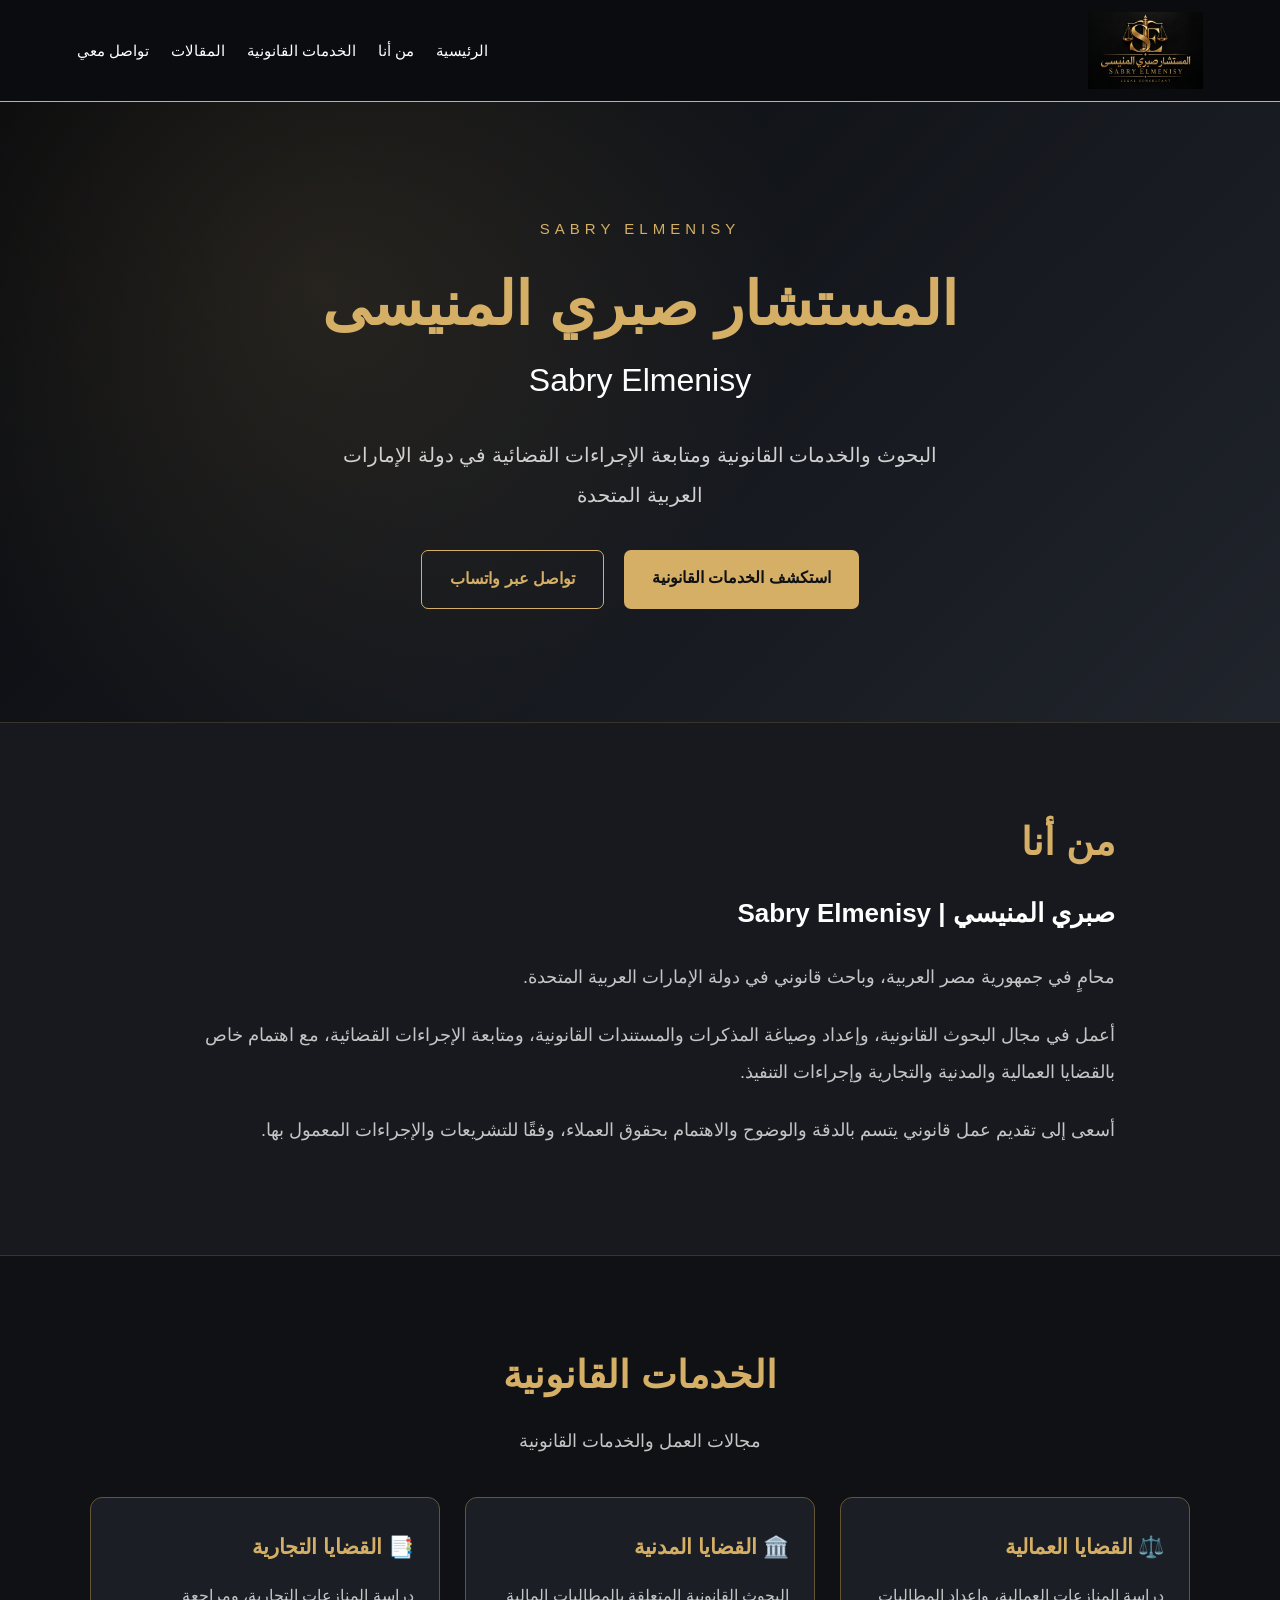
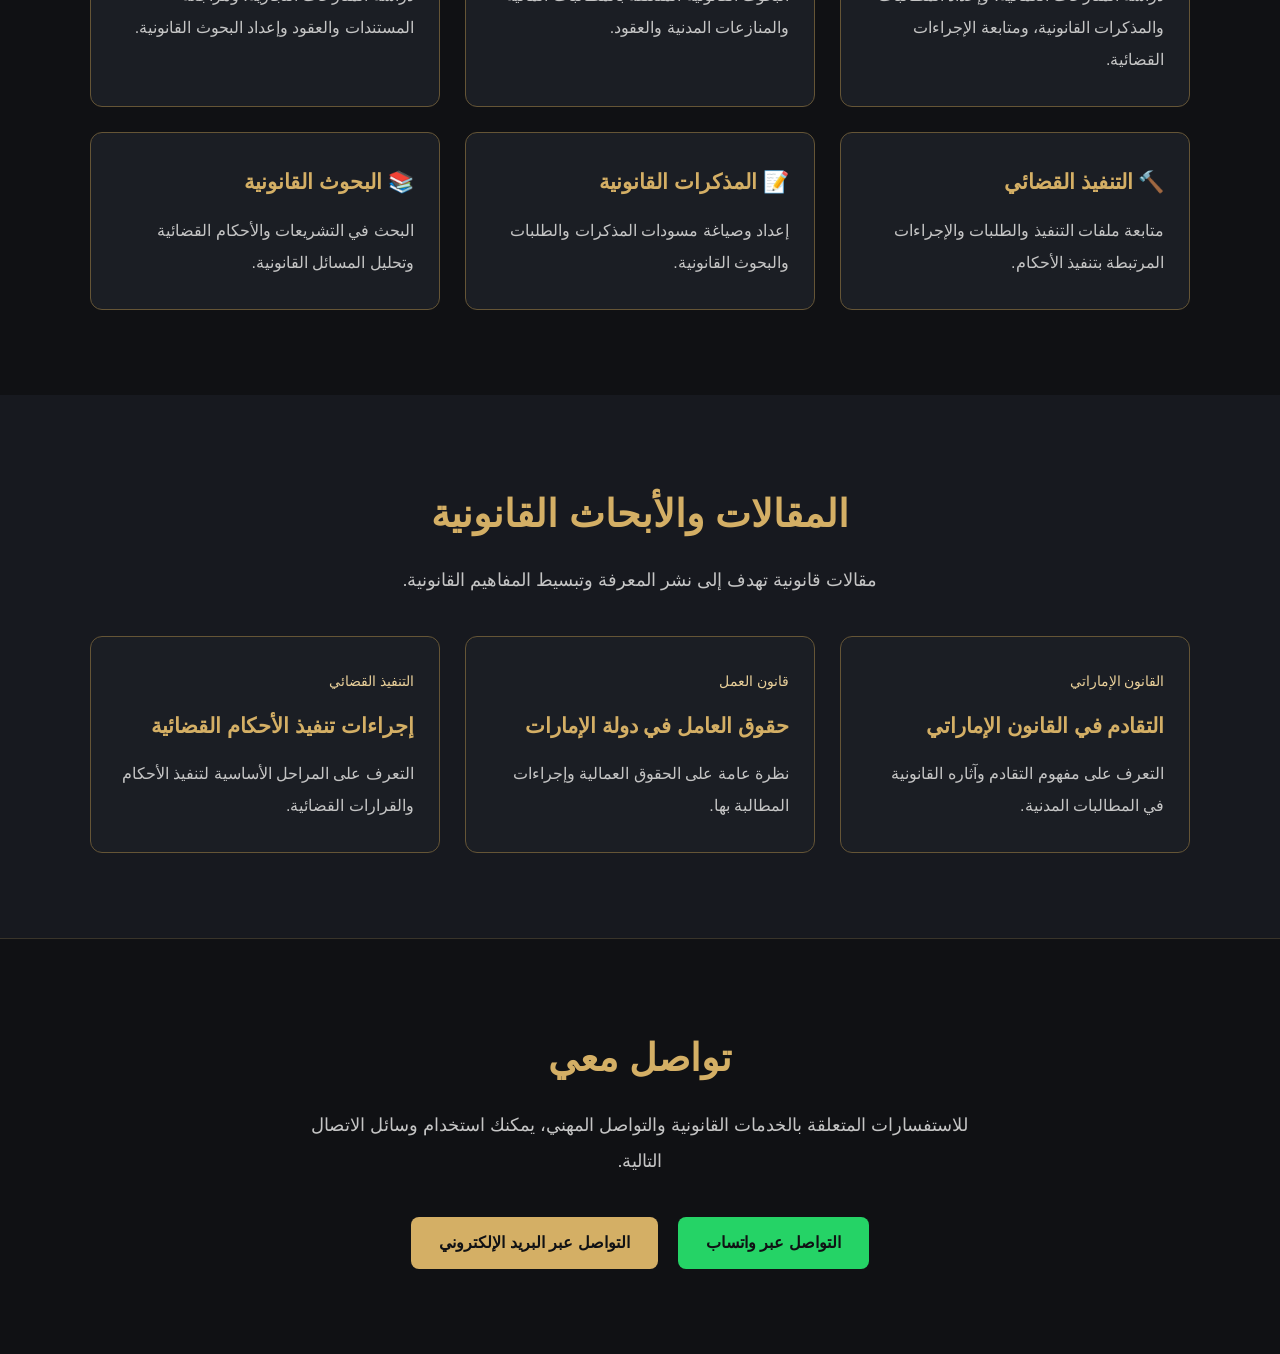
==== index.html @ a4414c0f "Initial website upload" ====
<!DOCTYPE html>
<html lang="ar" dir="rtl">
<head>
  <meta charset="UTF-8">
  <meta name="viewport" content="width=device-width, initial-scale=1.0">
  <title>المستشار صبري المنيسى | Sabry Elmenisy</title>
  <meta name="description" content="الموقع التعريفي لصبري المنيسي، باحث قانوني في دولة الإمارات العربية المتحدة. معلومات عن مجالات البحث القانوني ووسائل التواصل المهني.">
  <link rel="stylesheet" href="style.css">
  
</head>
<body>
  
<header class="site-header">
  
<div class="logo">
  <img
    src="logo.png"
    alt="المستشار صبري المنيسى - Sabry Elmenisy"
    class="site-logo"
  >
</div>


  <nav class="main-nav" aria-label="القائمة الرئيسية">
    <a href="#home">الرئيسية</a>
    <a href="#about">من أنا</a>
    <a href="#services">الخدمات القانونية</a>
    <a href="#articles">المقالات</a>
    <a href="#contact">تواصل معي</a>
  </nav>
</header>

<main>
<section id="home" class="hero-section">
  <div class="hero-content">
    <span class="hero-label">
      SABRY ELMENISY
    </span>

    <h1>المستشار صبري المنيسى</h1>

    <h2>Sabry Elmenisy</h2>

    <p>
      البحوث والخدمات القانونية
      ومتابعة الإجراءات القضائية
      في دولة الإمارات العربية المتحدة
    </p>

    <div class="hero-buttons">
      <a href="#services" class="hero-primary">
        استكشف الخدمات القانونية
      </a>

      <a href="https://wa.me/971545399769"
         target="_blank"
         rel="noopener noreferrer"
         class="hero-secondary">
        تواصل عبر واتساب
      </a>
    </div>
  </div>
</section>

<section id="about" class="about-section">
  <div class="about-content">
    


    <h2>من أنا</h2>
    <h3>صبري المنيسي | Sabry Elmenisy</h3>

    <p>
      محامٍ في جمهورية مصر العربية،
      وباحث قانوني في دولة الإمارات العربية المتحدة.
    </p>

    <p>
      أعمل في مجال البحوث القانونية،
      وإعداد وصياغة المذكرات والمستندات القانونية،
      ومتابعة الإجراءات القضائية،
      مع اهتمام خاص بالقضايا العمالية
      والمدنية والتجارية وإجراءات التنفيذ.
    </p>

    <p>
      أسعى إلى تقديم عمل قانوني يتسم بالدقة
      والوضوح والاهتمام بحقوق العملاء،
      وفقًا للتشريعات والإجراءات المعمول بها.
    </p>
  </div>
</section>

<section id="services" class="services-section">
  <h2>الخدمات القانونية</h2>
  <p class="services-intro">
    مجالات العمل والخدمات القانونية
  </p>

  <div class="services-grid">

    <div class="service-card">
      <h3>⚖️ القضايا العمالية</h3>
      <p>
        دراسة المنازعات العمالية،
        وإعداد المطالبات والمذكرات القانونية،
        ومتابعة الإجراءات القضائية.
      </p>
    </div>

    <div class="service-card">
      <h3>🏛️ القضايا المدنية</h3>
      <p>
        البحوث القانونية المتعلقة بالمطالبات
        المالية والمنازعات المدنية والعقود.
      </p>
    </div>

    <div class="service-card">
      <h3>📑 القضايا التجارية</h3>
      <p>
        دراسة المنازعات التجارية،
        ومراجعة المستندات والعقود
        وإعداد البحوث القانونية.
      </p>
    </div>

    <div class="service-card">
      <h3>🔨 التنفيذ القضائي</h3>
      <p>
        متابعة ملفات التنفيذ والطلبات
        والإجراءات المرتبطة بتنفيذ الأحكام.
      </p>
    </div>

    <div class="service-card">
      <h3>📝 المذكرات القانونية</h3>
      <p>
        إعداد وصياغة مسودات المذكرات
        والطلبات والبحوث القانونية.
      </p>
    </div>

    <div class="service-card">
      <h3>📚 البحوث القانونية</h3>
      <p>
        البحث في التشريعات والأحكام القضائية
        وتحليل المسائل القانونية.
      </p>
    </div>

  </div>
</section>

<section id="articles" class="articles-section">
  <h2>المقالات والأبحاث القانونية</h2>

  <p class="articles-intro">
    مقالات قانونية تهدف إلى نشر المعرفة
    وتبسيط المفاهيم القانونية.
  </p>

  <div class="articles-grid">

    <article class="article-card">
      <span>القانون الإماراتي</span>
      <h3>التقادم في القانون الإماراتي</h3>
      <p>
        التعرف على مفهوم التقادم وآثاره
        القانونية في المطالبات المدنية.
      </p>
    </article>

    <article class="article-card">
      <span>قانون العمل</span>
      <h3>حقوق العامل في دولة الإمارات</h3>
      <p>
        نظرة عامة على الحقوق العمالية
        وإجراءات المطالبة بها.
      </p>
    </article>

    <article class="article-card">
      <span>التنفيذ القضائي</span>
      <h3>إجراءات تنفيذ الأحكام القضائية</h3>
      <p>
        التعرف على المراحل الأساسية
        لتنفيذ الأحكام والقرارات القضائية.
      </p>
    </article>

  </div>
</section>

<section id="contact" class="contact-section">
  <h2>تواصل معي</h2>

  <p>
    للاستفسارات المتعلقة بالخدمات القانونية
    والتواصل المهني، يمكنك استخدام
    وسائل الاتصال التالية.
  </p>

  <div class="contact-options">
    <a class="contact-button whatsapp"
       href="https://wa.me/971545399769" target="_blank" rel="noopener noreferrer">
      التواصل عبر واتساب
    </a>

    <a class="contact-button email" href="mailto:sabryelmenisy@gmail.com">
      التواصل عبر البريد الإلكتروني
    </a>
  </div>
</section>
</main>
</body>
</html>
---- style.css ----
/* Sabry Elmenisy — consolidated responsive stylesheet */
:root { --black:#101114; --dark:#191c22; --gold:#d4af65; --white:#fff; --gray:#c5c5c5; }
* { box-sizing:border-box; }
html { scroll-behavior:smooth; }
body { margin:0; background:var(--black); color:var(--white); font-family:Tahoma,Arial,sans-serif; line-height:1.8; }
a { color:inherit; }
.site-header { display:flex; align-items:center; justify-content:space-between; gap:30px; padding:12px 6%; min-height:90px; background:#0b0c0f; border-bottom:1px solid var(--gold); }
.logo { display:flex; align-items:center; flex-shrink:0; }
.site-logo { display:block; width:115px; max-width:100%; height:auto; object-fit:contain; }
.main-nav { display:flex; flex-wrap:wrap; align-items:center; justify-content:center; gap:22px; }
.main-nav a { color:#fff; text-decoration:none; font-size:15px; font-weight:500; white-space:nowrap; }
.main-nav a:hover,.main-nav a:focus-visible { color:var(--gold); }
.hero-section { min-height:620px; display:flex; align-items:center; justify-content:center; padding:95px 7%; background:radial-gradient(circle at 25% 30%,rgba(212,175,101,.12),transparent 45%),linear-gradient(135deg,#08090c,#20242c); text-align:center; }
.hero-content { max-width:900px; margin:auto; }
.hero-label { color:var(--gold); font-size:15px; letter-spacing:5px; }
.hero-content h1 { color:var(--gold); font-size:clamp(34px,5vw,60px); line-height:1.4; margin:20px 0 5px; }
.hero-content h2 { color:#fff; font-size:clamp(22px,3vw,32px); font-weight:400; margin:0 0 25px; }
.hero-content p { color:#d0d0d0; font-size:20px; line-height:2; max-width:650px; margin:0 auto; }
.hero-buttons { display:flex; justify-content:center; flex-wrap:wrap; gap:20px; margin-top:35px; }
.hero-primary,.hero-secondary { display:inline-block; padding:14px 28px; border-radius:7px; text-decoration:none; font-size:16px; font-weight:bold; transition:transform .2s; }
.hero-primary { background:var(--gold); color:var(--black); }
.hero-secondary { border:1px solid var(--gold); color:var(--gold); }
.hero-primary:hover,.hero-secondary:hover { transform:translateY(-3px); }
.about-section { padding:85px 8%; background:#17191f; border-block:1px solid #39342a; }
.about-content { max-width:950px; margin:auto; text-align:right; }
.about-content h2,.services-section h2,.articles-section h2,.contact-section h2 { color:var(--gold); font-size:clamp(28px,3vw,38px); margin:0 0 14px; }
.about-content h3 { font-size:clamp(21px,2.5vw,26px); margin:0 0 22px; }
.about-content p { color:var(--gray); font-size:18px; line-height:2.1; margin:0 0 20px; }
.services-section,.articles-section,.contact-section { padding:85px 7%; text-align:center; }
.services-section { background:#101114; }
.articles-section { background:#17191f; }
.contact-section { background:#101114; border-top:1px solid #39342a; }
.services-intro,.articles-intro,.contact-section>p { color:var(--gray); font-size:18px; max-width:700px; margin:0 auto 38px; line-height:2; }
.services-grid,.articles-grid { display:grid; grid-template-columns:repeat(3,minmax(0,1fr)); gap:25px; max-width:1200px; margin:0 auto; }
.service-card,.article-card { background:#1b1e24; padding:30px 25px; border:1px solid #655536; border-radius:12px; text-align:right; }
.service-card { transition:transform .2s,border-color .2s; }
.service-card:hover { transform:translateY(-5px); border-color:var(--gold); }
.service-card h3,.article-card h3 { color:var(--gold); font-size:21px; margin:0 0 14px; }
.service-card p,.article-card p { color:var(--gray); font-size:16px; line-height:2; margin:0; }
.article-card span { display:inline-block; color:#e9d09a; font-size:14px; margin-bottom:12px; }
.contact-options { display:flex; justify-content:center; flex-wrap:wrap; gap:20px; }
.contact-button { display:inline-block; padding:14px 28px; font-size:16px; font-weight:bold; line-height:1.5; text-decoration:none; border-radius:8px; }
.contact-button.whatsapp { background:#25d366; color:#101114; }
.contact-button.email { background:var(--gold); color:#101114; }
@media(max-width:900px) { .services-grid,.articles-grid { grid-template-columns:repeat(2,minmax(0,1fr)); } }
@media(max-width:768px) { .site-header { flex-direction:column; gap:15px; padding:15px; } .site-logo { width:110px; } .main-nav { gap:12px; } .main-nav a { font-size:14px; } .about-section,.services-section,.articles-section,.contact-section { padding:60px 6%; } }
@media(max-width:600px) { .hero-section { min-height:520px; padding:75px 6%; } .hero-content p { font-size:17px; } .hero-buttons { flex-direction:column; align-items:center; } .hero-primary,.hero-secondary,.contact-button { width:100%; max-width:320px; text-align:center; } .services-grid,.articles-grid { grid-template-columns:1fr; } .about-content p,.services-intro,.articles-intro,.contact-section>p { font-size:16px; } }
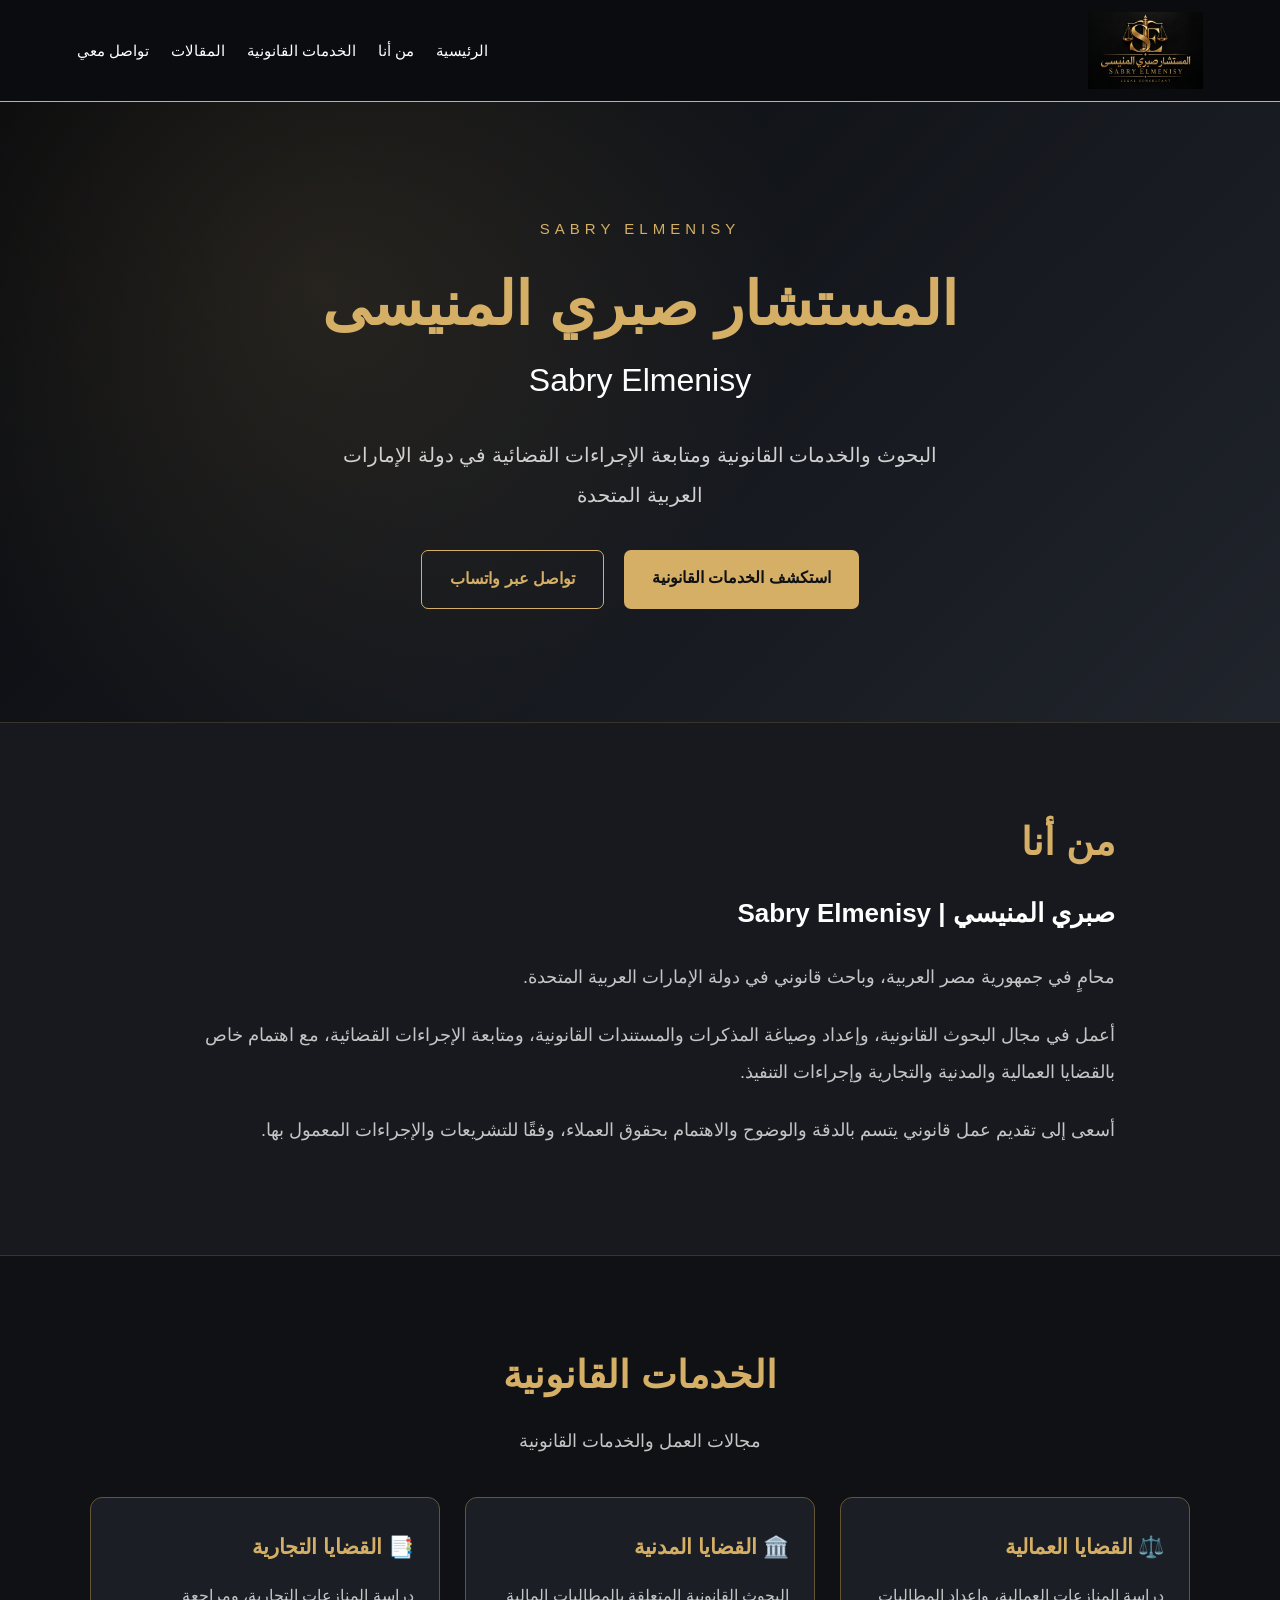
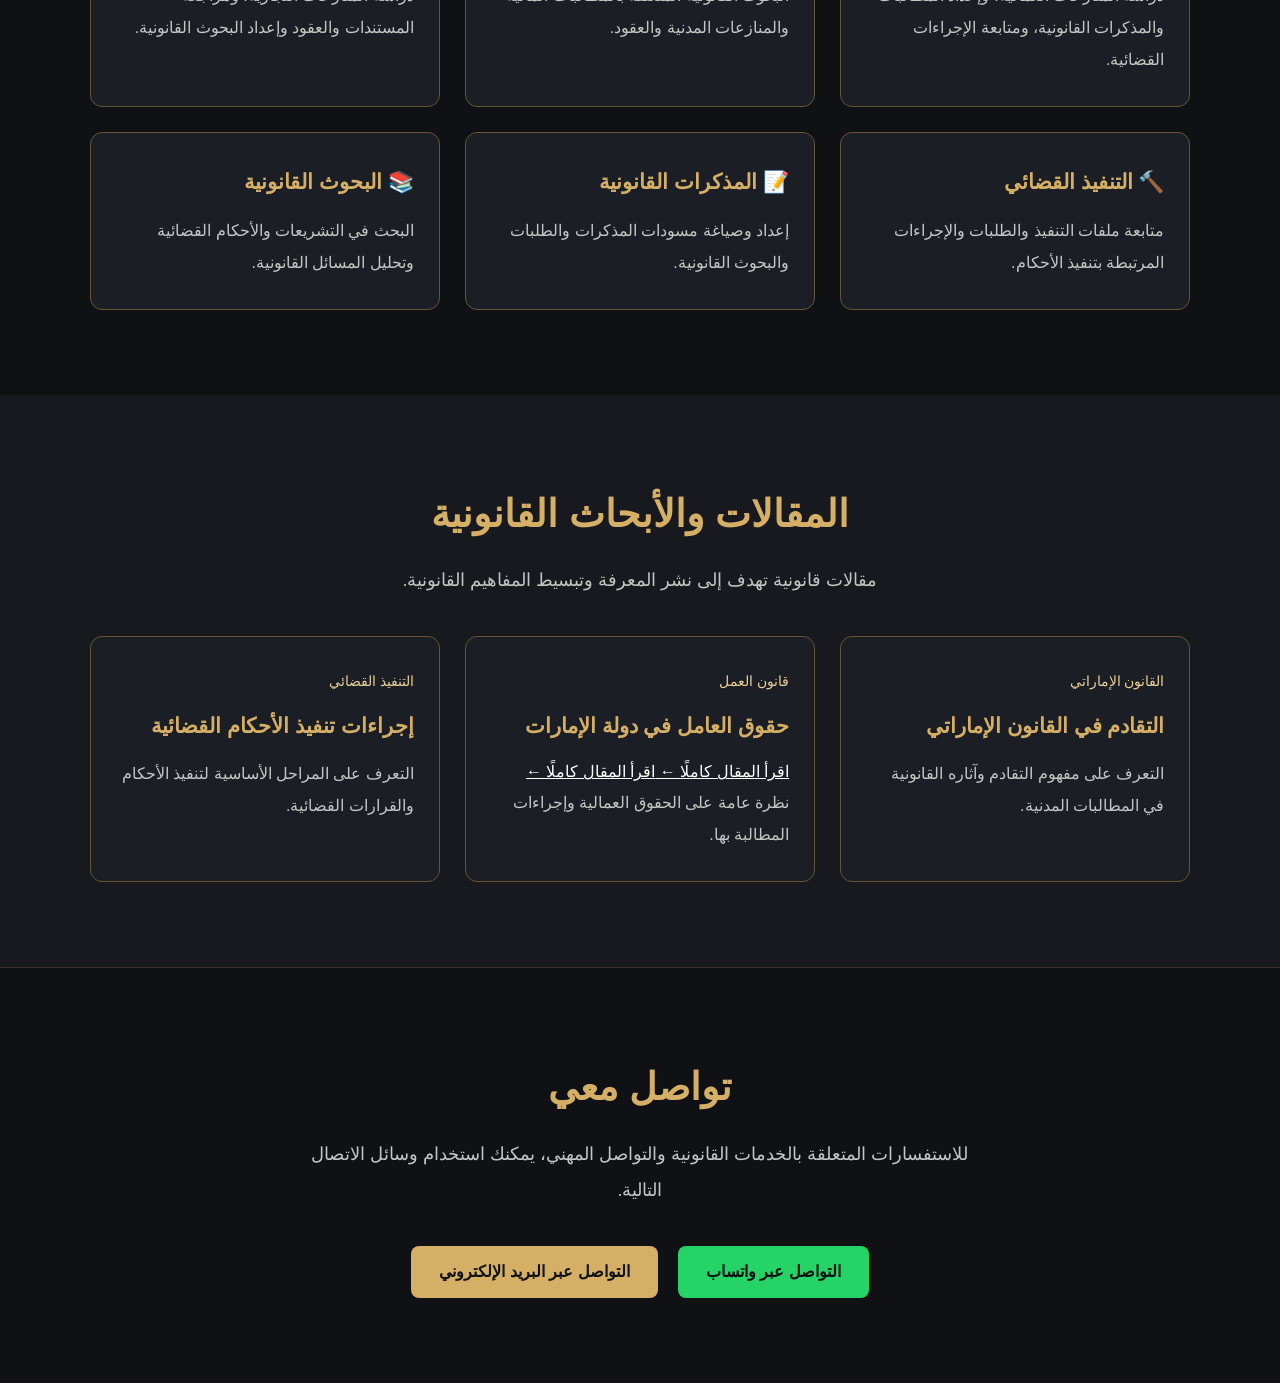
==== commit ef21720f: "Add files via upload" ====
--- a/index.html
+++ b/index.html
@@ -4,7 +4,7 @@
 <head>
   <meta charset="UTF-8">
   <meta name="viewport" content="width=device-width, initial-scale=1.0">
-  <title>المستشار صبري المنيسى | Sabry Elmenisy</title>
+  <title>صبري المنيسى | باحث قانوني في الإمارات ومحامٍ في مصر</title>
   <meta name="description" content="الموقع التعريفي لصبري المنيسي، باحث قانوني في دولة الإمارات العربية المتحدة. معلومات عن مجالات البحث القانوني ووسائل التواصل المهني.">
   <link rel="stylesheet" href="style.css">
   
@@ -175,6 +175,15 @@
     <article class="article-card">
       <span>قانون العمل</span>
       <h3>حقوق العامل في دولة الإمارات</h3>
+      
+<a href="labor-rights.html" class="article-link">
+  اقرأ المقال كاملًا ←
+</a>
+
+<a href="labor-rights.html" class="article-link">
+  اقرأ المقال كاملًا ←
+</a>
+
       <p>
         نظرة عامة على الحقوق العمالية
         وإجراءات المطالبة بها.
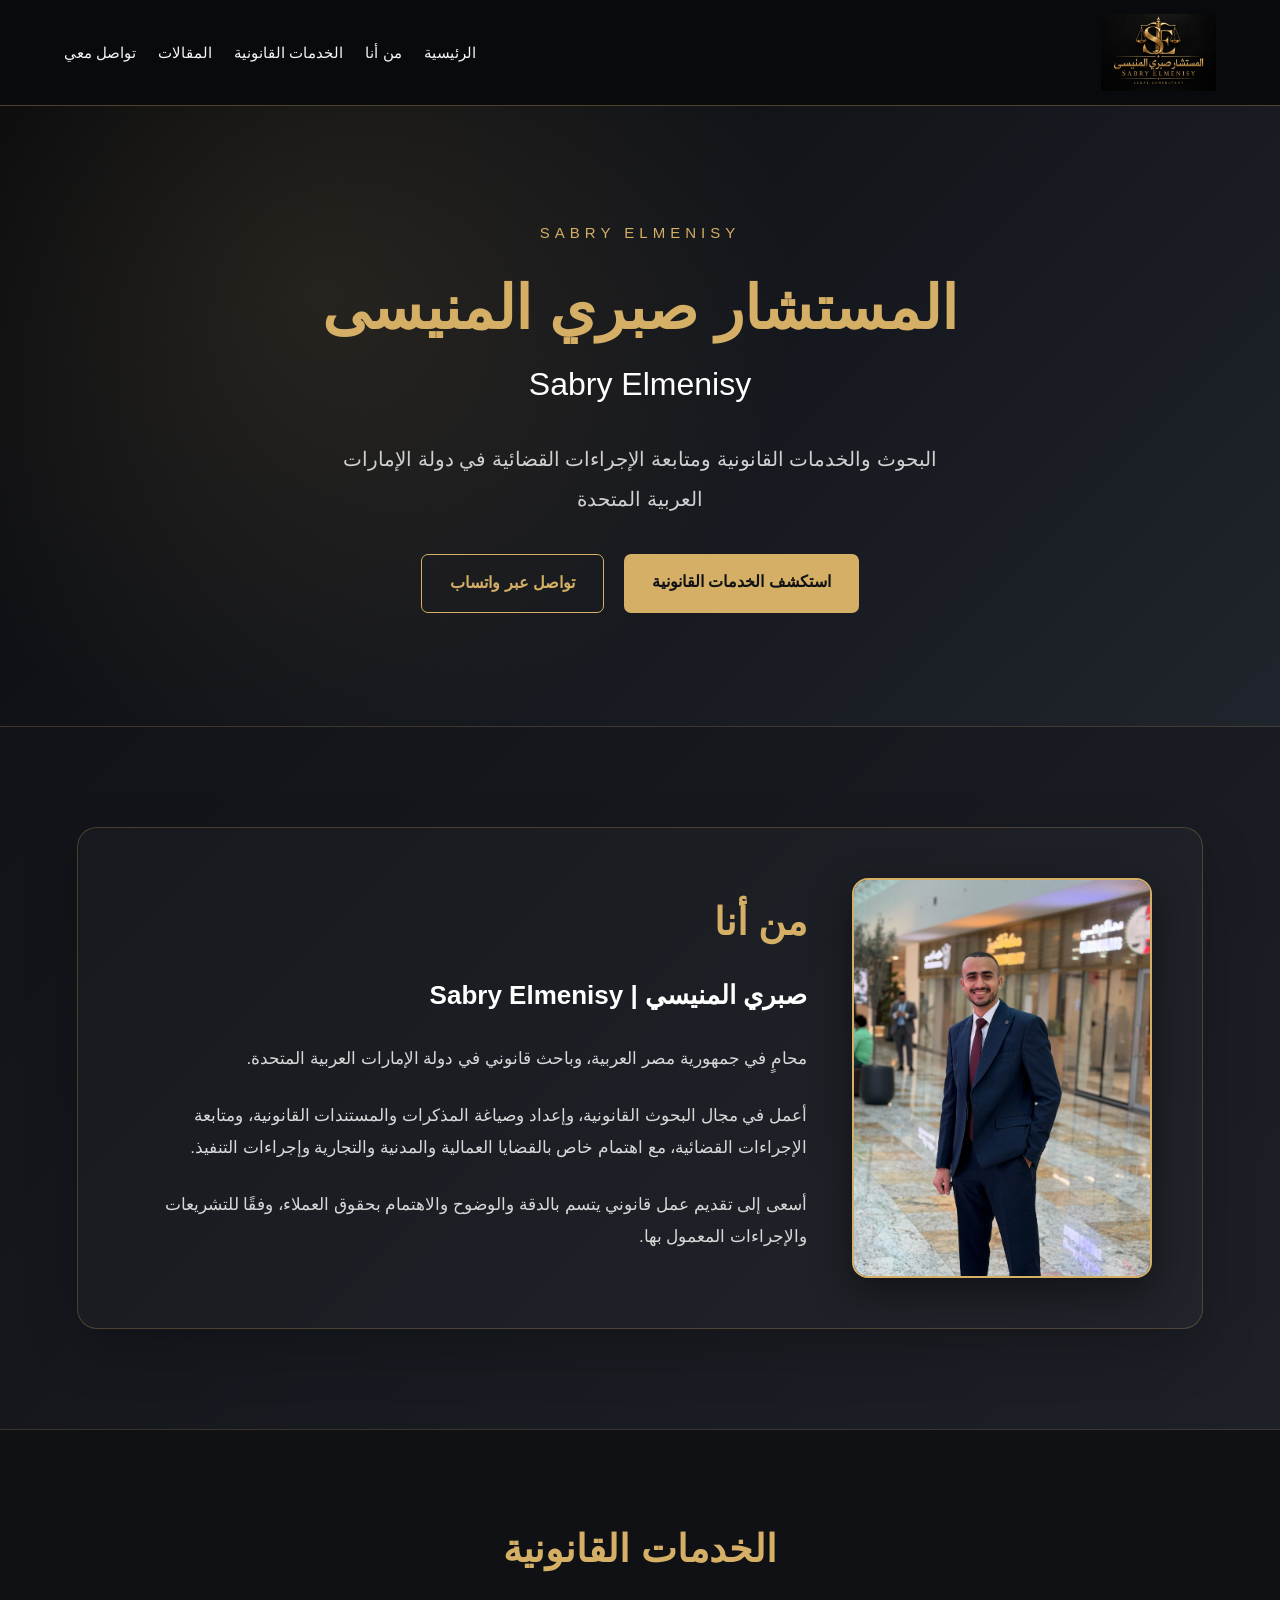
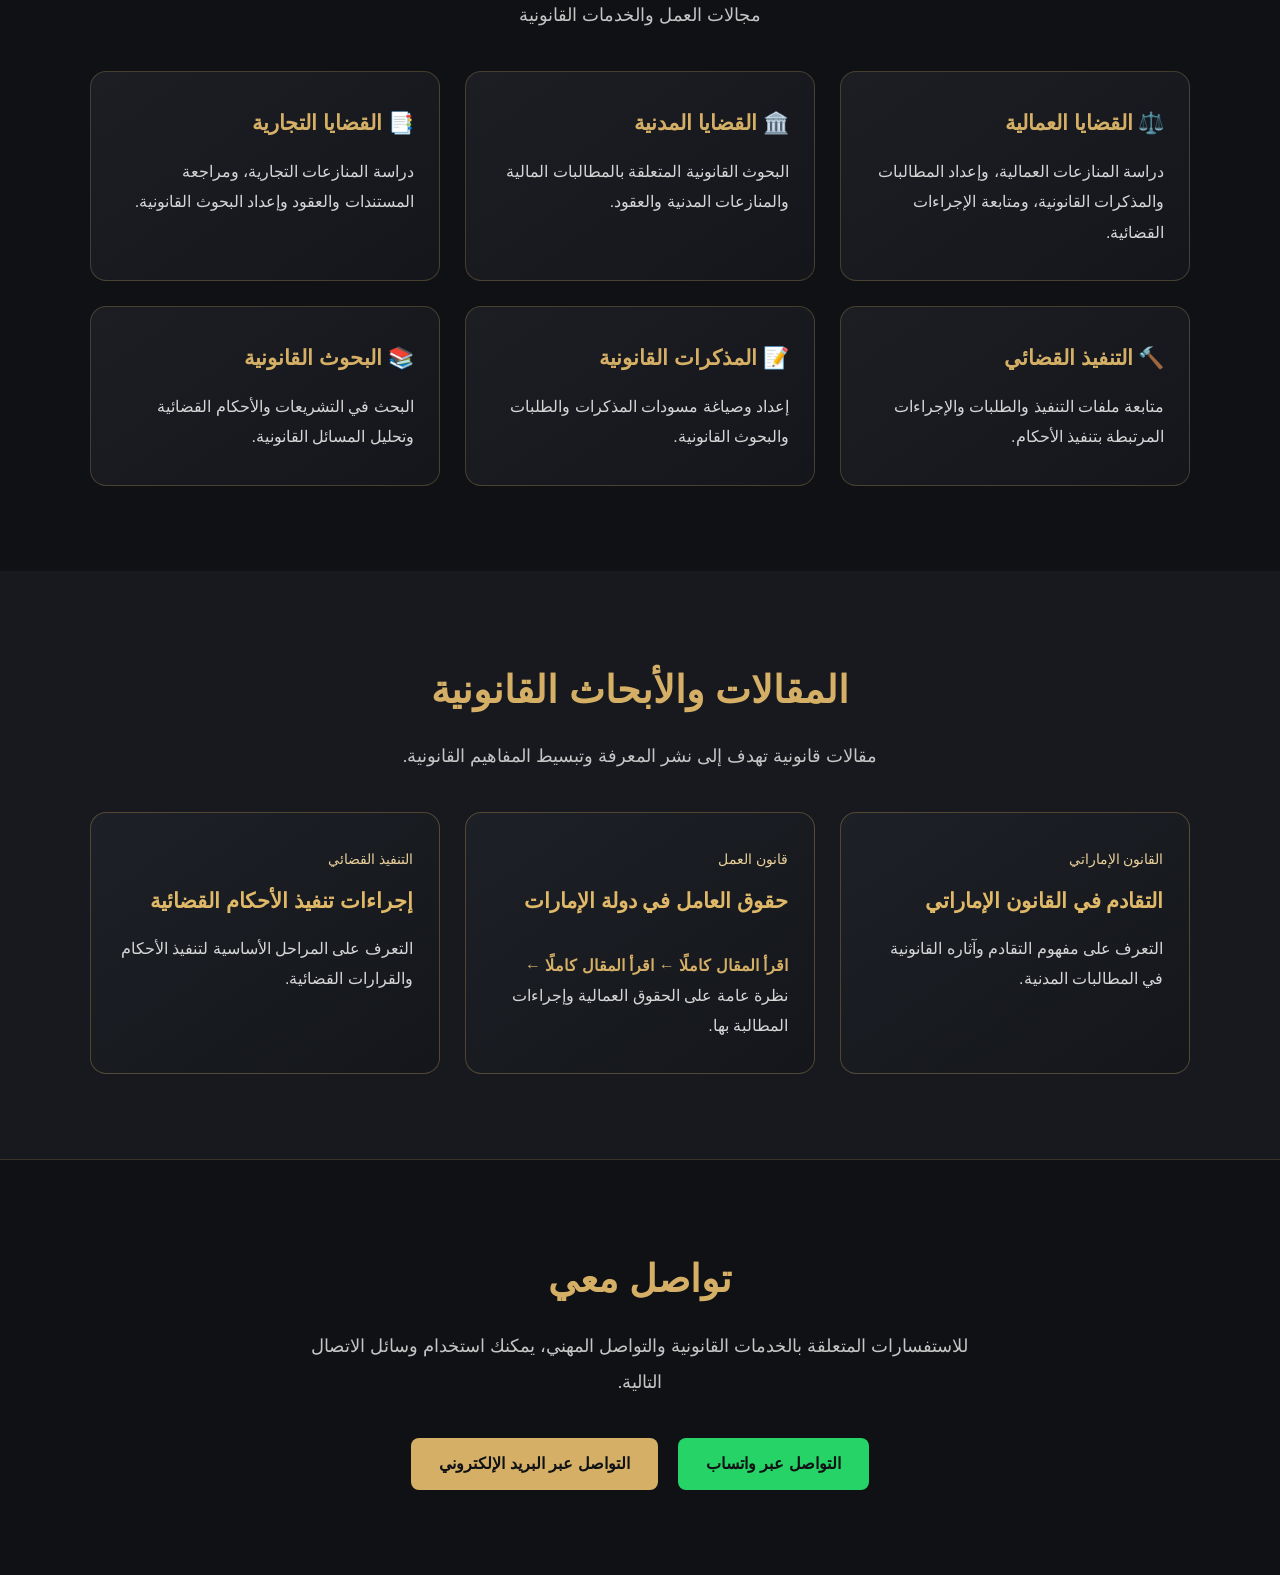
==== commit fef67f2c: "Add files via upload" ====
--- a/index.html
+++ b/index.html
@@ -66,7 +66,13 @@
 <section id="about" class="about-section">
   <div class="about-content">
     
-
+<div class="about-profile-image">
+  <img
+    src="sabry-profile.jpg"
+    alt="صبري المنيسى - باحث قانوني"
+    loading="lazy"
+  >
+</div>
 
     <h2>من أنا</h2>
     <h3>صبري المنيسي | Sabry Elmenisy</h3>
--- a/style.css
+++ b/style.css
@@ -45,3 +45,520 @@
 @media(max-width:900px) { .services-grid,.articles-grid { grid-template-columns:repeat(2,minmax(0,1fr)); } }
 @media(max-width:768px) { .site-header { flex-direction:column; gap:15px; padding:15px; } .site-logo { width:110px; } .main-nav { gap:12px; } .main-nav a { font-size:14px; } .about-section,.services-section,.articles-section,.contact-section { padding:60px 6%; } }
 @media(max-width:600px) { .hero-section { min-height:520px; padding:75px 6%; } .hero-content p { font-size:17px; } .hero-buttons { flex-direction:column; align-items:center; } .hero-primary,.hero-secondary,.contact-button { width:100%; max-width:320px; text-align:center; } .services-grid,.articles-grid { grid-template-columns:1fr; } .about-content p,.services-intro,.articles-intro,.contact-section>p { font-size:16px; } }
+
+/* Legal Article Page */
+
+.legal-article {
+  min-height: 80vh;
+  padding: 80px 6%;
+  background: linear-gradient(135deg, #101114, #20242c);
+}
+
+.article-content {
+  max-width: 900px;
+  margin: 0 auto;
+  padding: 45px;
+  background: #191c22;
+  border: 1px solid #655536;
+  border-radius: 14px;
+  text-align: right;
+}
+
+.article-category {
+  color: #d4af65;
+  font-size: 15px;
+  font-weight: bold;
+}
+
+.article-content h1 {
+  color: #d4af65;
+  font-size: clamp(28px, 4vw, 42px);
+  line-height: 1.6;
+  margin: 15px 0 25px;
+}
+
+.article-content h2 {
+  color: #d4af65;
+  font-size: 26px;
+  margin-top: 35px;
+}
+
+.article-content p {
+  color: #dddddd;
+  font-size: 18px;
+  line-height: 2.2;
+  margin-bottom: 20px;
+}
+
+.article-content .article-intro {
+  color: #ffffff;
+  font-size: 20px;
+  line-height: 2;
+}
+
+.article-content hr {
+  border: none;
+  border-top: 1px solid #655536;
+  margin: 30px 0;
+}
+
+@media (max-width: 768px) {
+  .legal-article {
+    padding: 35px 4%;
+  }
+
+  .article-content {
+    padding: 25px 20px;
+  }
+
+  .article-content h2 {
+    font-size: 22px;
+  }
+
+  .article-content p {
+    font-size: 16px;
+  }
+}
+
+/* Article headings and links */
+
+.article-content h3 {
+  color: #e8c77a;
+  font-size: 21px;
+  margin-top: 28px;
+  margin-bottom: 14px;
+  line-height: 1.7;
+}
+
+.article-content a {
+  color: #d4af65;
+  text-decoration: underline;
+  text-underline-offset: 4px;
+}
+
+.article-content a:hover {
+  color: #ffffff;
+}
+
+.article-meta {
+  padding: 18px 22px;
+  margin: 20px 0 30px;
+  border-right: 3px solid #d4af65;
+  background: #22262d;
+  border-radius: 8px;
+}
+
+.article-meta p {
+  font-size: 15px;
+  line-height: 1.8;
+  margin-bottom: 8px;
+}
+
+@media (max-width: 768px) {
+  .article-content h3 {
+    font-size: 18px;
+  }
+}
+
+/* Premium Homepage Hero Improvements */
+
+.hero {
+  padding: 85px 6% 100px;
+  min-height: 680px;
+}
+
+.hero h1 {
+  font-size: clamp(38px, 5.5vw, 76px);
+  line-height: 1.35;
+  letter-spacing: 0;
+  margin: 22px auto;
+}
+
+.hero h2 {
+  font-size: clamp(22px, 2.5vw, 34px);
+  margin: 12px auto 30px;
+}
+
+.hero p {
+  max-width: 780px;
+  margin: 0 auto 30px;
+  line-height: 1.9;
+}
+
+@media (max-width: 768px) {
+  .hero {
+    padding: 65px 20px;
+    min-height: auto;
+  }
+
+  .hero h1 {
+    font-size: 38px;
+  }
+}
+
+/* Hero Final Spacing Refinement */
+
+.hero {
+  min-height: 580px;
+  padding: 55px 6% 75px;
+}
+
+.hero h1 {
+  font-size: clamp(36px, 4.5vw, 64px);
+  line-height: 1.35;
+  margin: 15px auto;
+}
+
+.hero h2 {
+  font-size: clamp(22px, 2.2vw, 30px);
+  margin: 10px auto 22px;
+}
+
+.hero p {
+  max-width: 760px;
+  line-height: 1.8;
+  margin-bottom: 25px;
+}
+
+@media (max-width: 768px) {
+  .hero {
+    min-height: auto;
+    padding: 45px 18px 65px;
+  }
+
+  .hero h1 {
+    font-size: clamp(30px, 7vw, 42px);
+  }
+}
+
+/* Premium Header Design */
+
+.site-header {
+  background: rgba(10, 11, 14, 0.96);
+  border-bottom: 1px solid rgba(212, 175, 101, 0.35);
+  padding: 14px 5%;
+  position: sticky;
+  top: 0;
+  z-index: 1000;
+  backdrop-filter: blur(12px);
+}
+
+.site-logo {
+  max-width: 145px;
+  height: auto;
+  object-fit: contain;
+}
+
+.main-nav a {
+  color: #f5f5f5;
+  font-weight: 500;
+  text-decoration: none;
+  transition: color 0.3s ease;
+}
+
+.main-nav a:hover,
+.main-nav a:focus-visible {
+  color: #d4af65;
+}
+
+@media (max-width: 768px) {
+  .site-header {
+    padding: 12px 4%;
+  }
+
+  .site-logo {
+    max-width: 105px;
+  }
+
+  .main-nav {
+    gap: 12px;
+  }
+
+  .main-nav a {
+    font-size: 13px;
+  }
+}
+
+/* Premium Hero Buttons */
+
+.hero a.btn,
+.hero .btn,
+.hero .hero-buttons a {
+  display: inline-flex;
+  align-items: center;
+  justify-content: center;
+  min-height: 52px;
+  padding: 14px 30px;
+  border-radius: 9px;
+  font-weight: 700;
+  text-decoration: none;
+  transition:
+    transform 0.25s ease,
+    box-shadow 0.25s ease,
+    background-color 0.25s ease;
+}
+
+.hero a.btn:hover,
+.hero .btn:hover,
+.hero .hero-buttons a:hover {
+  transform: translateY(-3px);
+  box-shadow: 0 8px 25px rgba(212, 175, 101, 0.22);
+}
+
+.hero a.btn:focus-visible,
+.hero .btn:focus-visible,
+.hero .hero-buttons a:focus-visible {
+  outline: 2px solid #e8c77a;
+  outline-offset: 4px;
+}
+
+@media (prefers-reduced-motion: reduce) {
+  .hero a.btn,
+  .hero .btn,
+  .hero .hero-buttons a {
+    transition: none;
+  }
+
+  .hero a.btn:hover,
+  .hero .btn:hover,
+  .hero .hero-buttons a:hover {
+    transform: none;
+  }
+}
+
+/* Premium Legal Services Cards */
+
+#services .service-card {
+  background: linear-gradient(145deg, #1c1e24, #14161b);
+  border: 1px solid rgba(212, 175, 101, 0.25);
+  border-radius: 16px;
+  padding: 32px 25px;
+  transition:
+    transform 0.3s ease,
+    border-color 0.3s ease,
+    box-shadow 0.3s ease;
+}
+
+#services .service-card:hover {
+  transform: translateY(-6px);
+  border-color: #d4af65;
+  box-shadow: 0 15px 35px rgba(0, 0, 0, 0.3);
+}
+
+#services .service-card h3 {
+  color: #d4af65;
+  margin-bottom: 15px;
+}
+
+#services .service-card p {
+  color: #d5d5d5;
+  line-height: 1.9;
+}
+
+@media (prefers-reduced-motion: reduce) {
+  #services .service-card {
+    transition: none;
+  }
+
+  #services .service-card:hover {
+    transform: none;
+  }
+}
+
+/* Premium Legal Articles */
+
+#articles .article-card {
+  background: linear-gradient(145deg, #1d2026, #14161b);
+  border: 1px solid rgba(212, 175, 101, 0.3);
+  border-radius: 16px;
+  padding: 32px 26px;
+  transition:
+    transform 0.3s ease,
+    border-color 0.3s ease,
+    box-shadow 0.3s ease;
+}
+
+#articles .article-card:hover {
+  transform: translateY(-6px);
+  border-color: #d4af65;
+  box-shadow: 0 16px 35px rgba(0, 0, 0, 0.35);
+}
+
+#articles .article-card h3 {
+  color: #e0b968;
+  line-height: 1.6;
+  margin-bottom: 16px;
+}
+
+#articles .article-card p {
+  color: #d6d6d6;
+  line-height: 1.9;
+}
+
+#articles .article-link {
+  display: inline-block;
+  margin-top: 18px;
+  color: #d4af65;
+  font-weight: 700;
+  text-decoration: none;
+  transition: color 0.25s ease;
+}
+
+#articles .article-link:hover {
+  color: #ffffff;
+}
+
+@media (prefers-reduced-motion: reduce) {
+  #articles .article-card {
+    transition: none;
+  }
+
+  #articles .article-card:hover {
+    transform: none;
+  }
+}
+
+/* Premium About Section */
+
+.about-section {
+  padding: 100px 6%;
+  background: linear-gradient(135deg, #111318, #1d2027);
+  border-top: 1px solid rgba(212, 175, 101, 0.2);
+  border-bottom: 1px solid rgba(212, 175, 101, 0.2);
+}
+
+.about-content {
+  max-width: 950px;
+  margin: 0 auto;
+  padding: 50px;
+  background: rgba(255, 255, 255, 0.025);
+  border: 1px solid rgba(212, 175, 101, 0.25);
+  border-radius: 20px;
+  box-shadow: 0 20px 55px rgba(0, 0, 0, 0.2);
+}
+
+.about-content h2 {
+  color: #d4af65;
+  font-size: 38px;
+  margin-bottom: 18px;
+}
+
+.about-content h3 {
+  color: #ffffff;
+  font-size: 26px;
+  margin-bottom: 30px;
+}
+
+.about-content p {
+  color: #d8d8d8;
+  font-size: 18px;
+  line-height: 2.1;
+  margin-bottom: 22px;
+}
+
+@media (max-width: 768px) {
+  .about-section {
+    padding: 60px 5%;
+  }
+
+  .about-content {
+    padding: 28px 22px;
+  }
+
+  .about-content h2 {
+    font-size: 30px;
+  }
+
+  .about-content h3 {
+    font-size: 21px;
+  }
+
+  .about-content p {
+    font-size: 16px;
+  }
+}
+
+/* Fix About Section Anchor Position */
+
+#about {
+  scroll-margin-top: 150px;
+}
+
+.about-content h2 {
+  margin-top: 0;
+  padding-top: 10px;
+}
+
+/* Professional About Profile Layout */
+
+.about-content {
+  display: grid;
+  grid-template-columns: 300px minmax(0, 1fr);
+  column-gap: 45px;
+  align-items: start;
+  max-width: 1200px;
+  direction: rtl;
+}
+
+.about-profile-image {
+  grid-column: 1;
+  grid-row: 1 / span 5;
+  width: 100%;
+  position: relative;
+}
+
+.about-profile-image img {
+  display: block;
+  width: 100%;
+  height: 400px;
+  object-fit: cover;
+  object-position: center top;
+  border-radius: 16px;
+  border: 2px solid #d4af65;
+  box-shadow: 0 15px 40px rgba(0, 0, 0, 0.45);
+}
+
+.about-content > h2,
+.about-content > h3,
+.about-content > p {
+  grid-column: 2;
+  min-width: 0;
+}
+
+.about-content > h2 {
+  margin-bottom: 8px;
+}
+
+.about-content > h3 {
+  margin-bottom: 16px;
+}
+
+.about-content > p {
+  margin-bottom: 16px;
+  font-size: 17px;
+  line-height: 1.9;
+}
+
+@media (max-width: 768px) {
+  .about-content {
+    display: flex;
+    flex-direction: column;
+    align-items: stretch;
+    gap: 15px;
+  }
+
+  .about-profile-image {
+    width: 100%;
+    max-width: 280px;
+    margin: 0 auto 15px;
+  }
+
+  .about-profile-image img {
+    height: 350px;
+  }
+
+  .about-content > h2,
+  .about-content > h3 {
+    text-align: center;
+  }
+}
